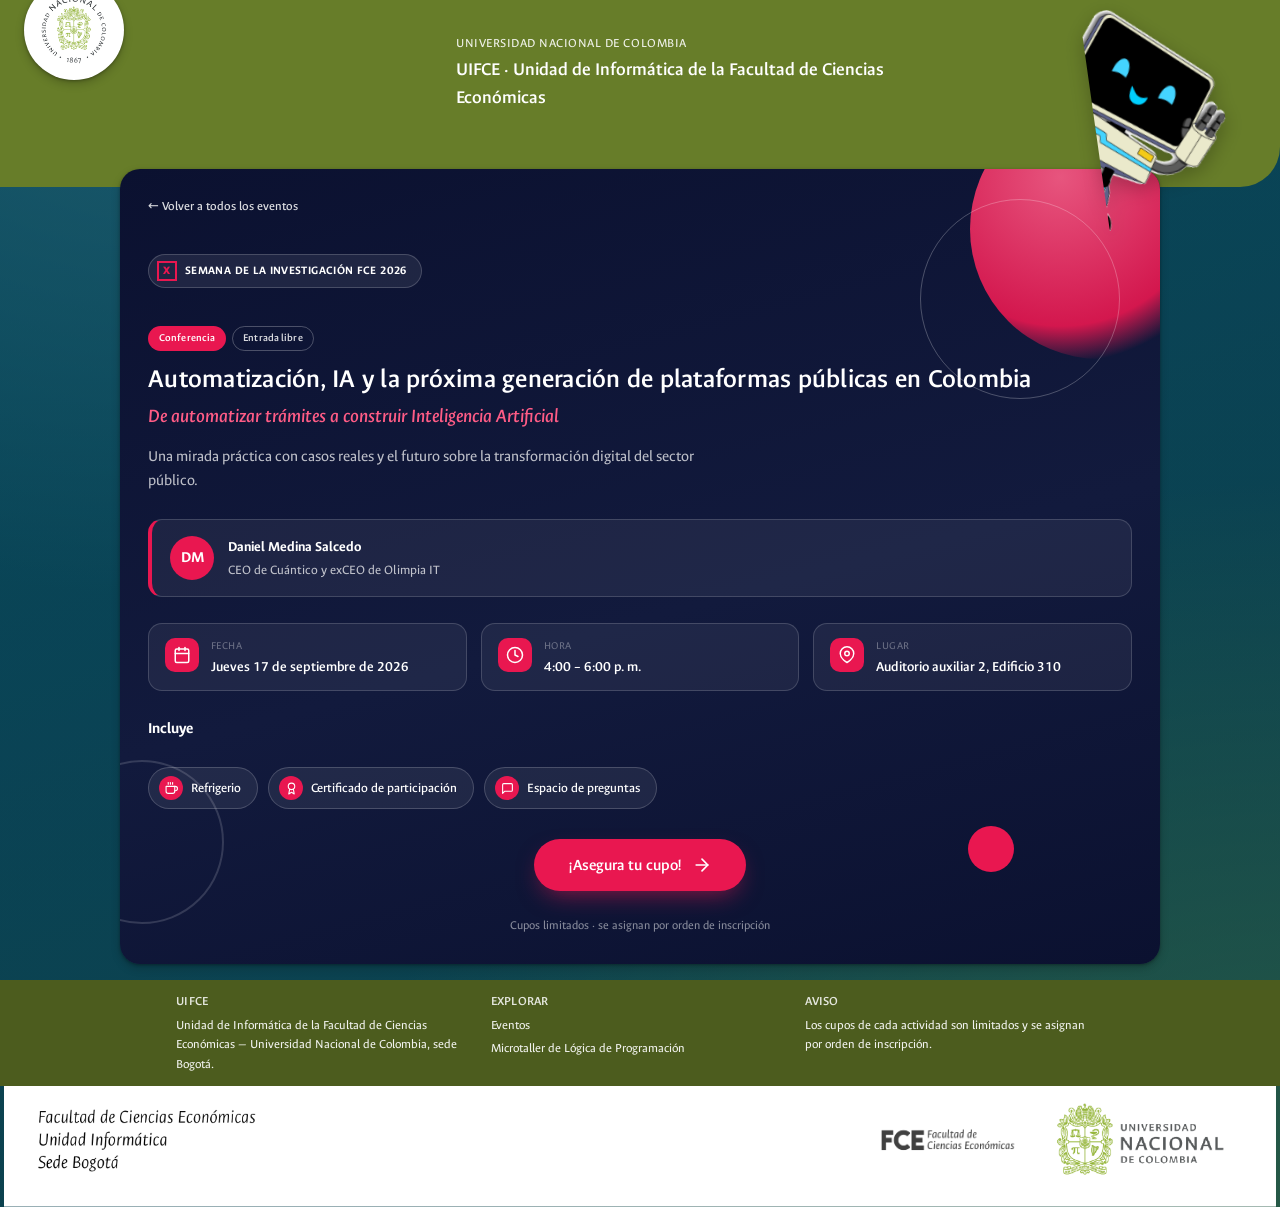
==== conferencia-automatizacion-ia.html @ cd34b3ed "Add Semana de la Investigación FCE 2026 conference event New conference detail page keeps the site's" ====
<!DOCTYPE html>
<html lang="es">
<head>
<meta charset="UTF-8">
<meta name="viewport" content="width=device-width, initial-scale=1.0">
<title>Conferencia: Automatización, IA y la próxima generación de plataformas públicas — Eventos UIFCE</title>
<link rel="preconnect" href="https://fonts.googleapis.com">
<link href="https://fonts.googleapis.com/css2?family=Ancizar+Sans:ital,wght@0,300..700;1,300..700&display=swap" rel="stylesheet">
<link rel="stylesheet" href="styles.css">
<link rel="stylesheet" href="conferencia.css">
</head>
<body>

<div class="screen">

  <div class="bg-photo" aria-hidden="true"></div>

  <img class="mascot" src="assets/uifcito.png" alt="Uifcito, la mascota de la UIFCE, saludando">

  <div class="header-zone">
    <div class="badge-circle">
      <img src="assets/escudo-unal.png" alt="Escudo de la Universidad Nacional de Colombia">
    </div>
    <header class="header-curve">
      <div class="header-curve-inner">
        <p class="header-kicker">Universidad Nacional de Colombia</p>
        <p class="header-name">UIFCE · Unidad de Informática de la Facultad de Ciencias Económicas</p>
      </div>
    </header>
  </div>

  <main class="card-wrap">
    <div class="card-stage">
      <section class="card hub-card theme-research">
        <span class="research-ring" aria-hidden="true"></span>
        <span class="research-dot" aria-hidden="true"></span>

        <p class="back-link"><a href="index.html">← Volver a todos los eventos</a></p>

        <p class="research-kicker"><span class="x-mark">X</span> Semana de la Investigación FCE 2026</p>

        <div class="event-detail-intro">
          <p class="event-eyebrow">
            <span class="area-tag">Conferencia</span>
            <span class="level-tag">Entrada libre</span>
          </p>
          <h1>Automatización, IA y la próxima generación de plataformas públicas en Colombia</h1>
          <p class="subtitle">De automatizar trámites a construir Inteligencia Artificial</p>
          <p class="value-prop">Una mirada práctica con casos reales y el futuro sobre la transformación digital del sector público.</p>
        </div>

        <div class="speaker-card">
          <span class="speaker-avatar" aria-hidden="true">DM</span>
          <div>
            <h4>Daniel Medina Salcedo</h4>
            <p>CEO de Cuántico y exCEO de Olimpia IT</p>
          </div>
        </div>

        <section class="info-grid" aria-label="Información del evento">

          <div class="info-item">
            <span class="info-icon" aria-hidden="true">
              <svg viewBox="0 0 24 24" fill="none" stroke="currentColor" stroke-width="2" stroke-linecap="round" stroke-linejoin="round"><rect x="3" y="4" width="18" height="18" rx="2"></rect><line x1="16" y1="2" x2="16" y2="6"></line><line x1="8" y1="2" x2="8" y2="6"></line><line x1="3" y1="10" x2="21" y2="10"></line></svg>
            </span>
            <span class="info-text">
              <span class="label">Fecha</span>
              <span class="value">Jueves 17 de septiembre de 2026</span>
            </span>
          </div>

          <div class="info-item">
            <span class="info-icon" aria-hidden="true">
              <svg viewBox="0 0 24 24" fill="none" stroke="currentColor" stroke-width="2" stroke-linecap="round" stroke-linejoin="round"><circle cx="12" cy="12" r="10"></circle><polyline points="12 6 12 12 16 14"></polyline></svg>
            </span>
            <span class="info-text">
              <span class="label">Hora</span>
              <span class="value">4:00 – 6:00 p. m.</span>
            </span>
          </div>

          <div class="info-item">
            <span class="info-icon" aria-hidden="true">
              <svg viewBox="0 0 24 24" fill="none" stroke="currentColor" stroke-width="2" stroke-linecap="round" stroke-linejoin="round"><path d="M21 10c0 7-9 12-9 12s-9-5-9-12a9 9 0 0 1 18 0z"></path><circle cx="12" cy="10" r="3"></circle></svg>
            </span>
            <span class="info-text">
              <span class="label">Lugar</span>
              <span class="value">Auditorio auxiliar 2, Edificio 310</span>
            </span>
          </div>

        </section>

        <h2 class="section-heading">Incluye</h2>
        <div class="includes-pills">
          <span class="includes-pill">
            <span class="pill-icon" aria-hidden="true">
              <svg viewBox="0 0 24 24" fill="none" stroke="currentColor" stroke-width="2" stroke-linecap="round" stroke-linejoin="round"><path d="M18 8h1a4 4 0 0 1 0 8h-1"></path><path d="M2 8h16v9a4 4 0 0 1-4 4H6a4 4 0 0 1-4-4V8z"></path><line x1="6" y1="1" x2="6" y2="4"></line><line x1="10" y1="1" x2="10" y2="4"></line><line x1="14" y1="1" x2="14" y2="4"></line></svg>
            </span>
            Refrigerio
          </span>
          <span class="includes-pill">
            <span class="pill-icon" aria-hidden="true">
              <svg viewBox="0 0 24 24" fill="none" stroke="currentColor" stroke-width="2" stroke-linecap="round" stroke-linejoin="round"><circle cx="12" cy="8" r="6"></circle><path d="M15.5 13.5 17 22l-5-3-5 3 1.5-8.5"></path></svg>
            </span>
            Certificado de participación
          </span>
          <span class="includes-pill">
            <span class="pill-icon" aria-hidden="true">
              <svg viewBox="0 0 24 24" fill="none" stroke="currentColor" stroke-width="2" stroke-linecap="round" stroke-linejoin="round"><path d="M21 15a2 2 0 0 1-2 2H7l-4 4V5a2 2 0 0 1 2-2h14a2 2 0 0 1 2 2z"></path></svg>
            </span>
            Espacio de preguntas
          </span>
        </div>

        <div class="cta-row">
          <a class="btn-cta" href="#" target="_blank" rel="noopener">
            ¡Asegura tu cupo!
            <svg viewBox="0 0 24 24" fill="none" stroke="currentColor" stroke-width="2" stroke-linecap="round" stroke-linejoin="round"><line x1="5" y1="12" x2="19" y2="12"></line><polyline points="12 5 19 12 12 19"></polyline></svg>
          </a>
        </div>
        <p class="spots-note">Cupos limitados · se asignan por orden de inscripción</p>

      </section>
    </div>
  </main>

  <footer class="footer-login">
    <div class="footer-inner">
      <div>
        <h3>UIFCE</h3>
        <p>Unidad de Informática de la Facultad de Ciencias Económicas — Universidad Nacional de Colombia, sede Bogotá.</p>
      </div>
      <div>
        <h3>Explorar</h3>
        <ul>
          <li><a href="index.html">Eventos</a></li>
          <li><a href="microtaller-logica-programacion.html">Microtaller de Lógica de Programación</a></li>
        </ul>
      </div>
      <div>
        <h3>Aviso</h3>
        <p>Los cupos de cada actividad son limitados y se asignan por orden de inscripción.</p>
      </div>
    </div>
  </footer>

  <img class="banner-institucional" src="assets/banner-institucional.svg" alt="UIFCE — Unidad de Informática, Facultad de Ciencias Económicas, Universidad Nacional de Colombia, sede Bogotá">

</div>

</body>
</html>
---- styles.css ----
/* ============================================================
   UIFCE · Eventos — sistema visual
   Réplica del lenguaje visual institucional de Cursos Libres
   UIFCE (olive + teal, tarjeta flotante, header curvo, insignia
   circular, botón píldora), adaptado para la sección de Eventos.
   Fuente del sistema original: repositorio
   2026-2s-ET-OfertaCursosLibres.
   ============================================================ */

:root {
  /* Paleta institucional */
  --brand-olive: #677d29;
  --brand-olive-deep: #4c5c1e;
  --text-title: #003241;
  --text-subtitle: #005e6f;
  --overlay-tint: #00566f80;
  --surface-card: #fafafa;
  --surface-page: #f6f6f6;
  --border-muted: #a7a7a7;
  --text-body: #262626;

  /* Semánticos (estado, no marca) */
  --success-1: #19784b;
  --success-2: #36b377;
  --warning-1: #d49d00;
  --warning-2: #f2bf2e;
  --error-1: #aa0c00;
  --error-2: #ff1200;
  --info-1: #016d84;
  --info-2: #2bb4cb;

  --font-brand: "Ancizar Sans", "Inter", system-ui, -apple-system, "Segoe UI", sans-serif;
  --shadow-card: 0 1px 3px rgba(0, 0, 0, 0.3), 0 4px 10px rgba(0, 0, 0, 0.2);
}

* { box-sizing: border-box; }

html, body {
  margin: 0;
  min-height: 100%;
  background: var(--surface-page);
  color: var(--text-body);
  font-family: var(--font-brand);
  font-size: 16px;
  font-weight: 400;
  line-height: 1.5;
}

a { color: var(--text-subtitle); }

:focus-visible {
  outline: 2px solid var(--brand-olive);
  outline-offset: 2px;
}

/* ============================================================
   Lienzo de pantalla completa
   ============================================================ */

.screen {
  position: relative;
  min-height: 100vh;
  display: flex;
  flex-direction: column;
  overflow-x: hidden;
}

.bg-photo {
  position: absolute;
  inset: 0;
  z-index: 0;
  background-image:
    linear-gradient(var(--overlay-tint), var(--overlay-tint)),
    radial-gradient(120% 90% at 15% 0%, #3a5f6b 0%, transparent 55%),
    radial-gradient(120% 100% at 100% 100%, var(--brand-olive-deep) 0%, transparent 60%),
    linear-gradient(160deg, #0d3b47 0%, #14303a 45%, #1c2b22 100%);
}

/* ============================================================
   Header curvo
   ============================================================ */

.header-zone {
  position: relative;
  z-index: 1;
}

.header-curve {
  background: var(--brand-olive);
  border-radius: 0 0 40px 0;
  padding: 34px 24px 74px;
  margin-bottom: -34px;
}

.header-curve-inner {
  max-width: 600px;
  margin: 0 auto;
  padding-left: 116px;
}

.header-kicker {
  margin: 0;
  color: #fff;
  font-size: 13px;
  font-weight: 400;
  letter-spacing: 0.04em;
  text-transform: uppercase;
  opacity: 0.9;
}

.header-name {
  margin: 2px 0 0;
  color: #fff;
  font-size: 19px;
  font-weight: 600;
}

.badge-circle {
  position: absolute;
  top: -20px;
  left: 24px;
  z-index: 3;
  width: 100px;
  height: 100px;
  background: #fff;
  border-radius: 50%;
  box-shadow: var(--shadow-card);
  display: flex;
  align-items: center;
  justify-content: center;
}

.badge-circle img {
  width: 76px;
  height: 76px;
  object-fit: contain;
}

/* ============================================================
   Tarjeta central
   ============================================================ */

.card-wrap {
  position: relative;
  z-index: 2;
  flex: 1;
  display: flex;
  align-items: center;
  justify-content: center;
  padding: 16px;
}

.card-stage {
  position: relative;
  width: 100%;
  display: flex;
  justify-content: center;
}

.mascot {
  display: none;
}

@media (min-width: 1024px) {
  .mascot {
    display: block;
    position: absolute;
    top: 4px;
    right: 28px;
    z-index: 3;
    width: 110px;
    height: auto;
    transform: rotate(-8deg);
    filter: drop-shadow(0 6px 10px rgba(0, 0, 0, 0.25));
  }
}

@media (min-width: 1280px) {
  .mascot {
    right: 56px;
    width: 130px;
  }
}

.card {
  width: 100%;
  max-width: 600px;
  background: var(--surface-card);
  border-radius: 20px;
  box-shadow: var(--shadow-card);
  padding: 20px;
  display: flex;
  flex-direction: column;
  align-items: center;
  gap: 12px;
  text-align: center;
}

@media (min-width: 640px) {
  .card { padding: 28px; }
}

.card h1 {
  margin: 0;
  font-size: 30px;
  font-weight: 600;
  letter-spacing: 0.25px;
  color: var(--text-title);
  text-wrap: balance;
}

.card .subtitle {
  margin: -6px 0 0;
  font-size: 20px;
  font-weight: 500;
  font-style: italic;
  color: var(--text-subtitle);
  text-wrap: balance;
}

.card p.body-text {
  margin: 4px 0 0;
  max-width: 52ch;
  font-size: 16px;
  font-weight: 400;
  line-height: 1.5;
  color: var(--text-body);
}

/* ============================================================
   Tarjeta ancha (hub / detalle) — mismos tokens, más contenido
   ============================================================ */

.card.hub-card {
  max-width: 1040px;
  align-items: stretch;
  gap: 26px;
}

.hub-intro {
  display: flex;
  flex-direction: column;
  align-items: center;
  gap: 10px;
  text-align: center;
}

.stats-grid {
  display: grid;
  grid-template-columns: repeat(4, 1fr);
  gap: 14px;
}

.stat-tile {
  background: var(--surface-page);
  border: 1px solid var(--border-muted);
  border-radius: 14px;
  padding: 16px;
  display: flex;
  flex-direction: column;
  gap: 4px;
}

.stat-tile .n {
  font-size: 1.9rem;
  font-weight: 700;
  letter-spacing: -0.01em;
  color: var(--brand-olive-deep);
}

.stat-tile .l {
  font-size: 13px;
  color: var(--text-body);
  opacity: 0.75;
}

@media (max-width: 640px) {
  .stats-grid { grid-template-columns: repeat(2, 1fr); }
}

/* ============================================================
   Cuadrícula de eventos (hub)
   ============================================================ */

.event-grid {
  display: grid;
  grid-template-columns: repeat(auto-fit, minmax(260px, 1fr));
  gap: 16px;
}

.event-card {
  position: relative;
  background: var(--surface-page);
  border: 1px solid var(--border-muted);
  border-radius: 16px;
  padding: 18px 18px 18px 22px;
  display: flex;
  flex-direction: column;
  gap: 8px;
  text-align: left;
  text-decoration: none;
  color: var(--text-body);
  transition: transform 0.15s ease, box-shadow 0.15s ease, border-color 0.15s ease;
}

.event-card::before {
  content: '';
  position: absolute;
  left: 0;
  top: 14px;
  bottom: 14px;
  width: 4px;
  border-radius: 0 4px 4px 0;
  background: var(--brand-olive);
}

.event-card:hover {
  transform: translateY(-2px);
  border-color: var(--brand-olive);
  box-shadow: var(--shadow-card);
}

.event-card:active {
  transform: translateY(0) scale(0.99);
}

.event-eyebrow {
  margin: 0;
  display: flex;
  flex-wrap: wrap;
  gap: 6px;
  align-items: center;
}

.area-tag,
.level-tag {
  display: inline-flex;
  align-items: center;
  font-size: 11px;
  font-weight: 600;
  letter-spacing: 0.01em;
  padding: 3px 10px;
  border-radius: 999px;
  border: 1px solid transparent;
}

.area-tag {
  background: var(--brand-olive);
  color: #fff;
}

.level-tag {
  color: var(--text-body);
  opacity: 0.75;
  border-color: var(--border-muted);
  background: transparent;
}

.area-tag.tag-magenta {
  background: #e91750;
}

.event-card h3 {
  margin: 0;
  font-size: 1.15rem;
  font-weight: 600;
  color: var(--text-title);
  line-height: 1.3;
}

.event-card-date {
  margin: -4px 0 0;
  font-size: 13px;
  color: var(--text-body);
  opacity: 0.75;
}

.event-cta {
  margin-top: auto;
  padding-top: 4px;
  font-size: 13px;
  font-weight: 600;
  color: var(--text-subtitle);
}

/* ============================================================
   Página de detalle de evento
   ============================================================ */

.event-detail-intro {
  display: flex;
  flex-direction: column;
  gap: 8px;
  text-align: left;
}

.event-detail-intro h1 {
  text-align: left;
  font-size: 1.7rem;
}

.event-detail-intro .subtitle {
  text-align: left;
}

.value-prop {
  margin: 6px 0 0;
  max-width: 62ch;
  font-size: 16px;
  color: var(--text-body);
}

.info-grid {
  display: grid;
  grid-template-columns: repeat(auto-fit, minmax(240px, 1fr));
  gap: 14px;
}

.info-item {
  display: flex;
  align-items: flex-start;
  gap: 12px;
  background: var(--surface-page);
  border: 1px solid var(--border-muted);
  border-radius: 14px;
  padding: 14px 16px;
  text-align: left;
}

.info-icon {
  flex: 0 0 auto;
  width: 34px;
  height: 34px;
  border-radius: 10px;
  background: var(--brand-olive);
  color: #fff;
  display: flex;
  align-items: center;
  justify-content: center;
}

.info-icon svg {
  width: 18px;
  height: 18px;
}

.info-text .label {
  display: block;
  font-size: 11px;
  text-transform: uppercase;
  letter-spacing: 0.04em;
  color: var(--text-body);
  opacity: 0.6;
  margin-bottom: 2px;
}

.info-text .value {
  display: block;
  font-size: 14.5px;
  font-weight: 600;
  color: var(--text-title);
  line-height: 1.35;
}

.section-heading {
  margin: 0;
  text-align: left;
  font-size: 1rem;
  font-weight: 700;
  color: var(--text-title);
}

.purpose-box {
  background: var(--surface-page);
  border: 1px solid var(--border-muted);
  border-left: 4px solid var(--info-1);
  border-radius: 12px;
  padding: 16px 18px;
  text-align: left;
  font-size: 14.5px;
  color: var(--text-body);
}

.includes-card {
  display: flex;
  align-items: center;
  gap: 14px;
  background: var(--surface-page);
  border: 1px solid var(--border-muted);
  border-radius: 14px;
  padding: 16px 18px;
  text-align: left;
}

.certificate-icon {
  flex: 0 0 auto;
  width: 40px;
  height: 40px;
  border-radius: 50%;
  background: var(--warning-1);
  color: #fff;
  display: flex;
  align-items: center;
  justify-content: center;
}

.certificate-icon svg {
  width: 20px;
  height: 20px;
}

.includes-text h4 {
  margin: 0 0 2px;
  font-size: 14.5px;
  font-weight: 700;
  color: var(--text-title);
}

.includes-text p {
  margin: 0;
  font-size: 13.5px;
  color: var(--text-body);
  opacity: 0.85;
}

.linkedin-badge {
  display: inline-flex;
  align-items: center;
  gap: 6px;
  margin-top: 6px;
  padding: 3px 10px 3px 6px;
  border-radius: 999px;
  background: #0a66c2;
  color: #fff;
  font-size: 12px;
  font-weight: 600;
}

.linkedin-badge svg {
  width: 15px;
  height: 15px;
}

.cta-row {
  display: flex;
  justify-content: center;
  padding-top: 4px;
}

.btn-cta {
  height: 52px;
  padding: 0 34px;
  display: inline-flex;
  align-items: center;
  justify-content: center;
  gap: 10px;
  background: var(--brand-olive);
  border: 0;
  border-radius: 999px;
  color: #fff;
  font-family: var(--font-brand);
  font-size: 16.5px;
  font-weight: 600;
  text-decoration: none;
  box-shadow: var(--shadow-card);
  transition: background 0.15s ease, transform 0.1s ease;
}

.btn-cta:hover {
  background: var(--brand-olive-deep);
}

.btn-cta:active {
  transform: scale(0.98);
}

.btn-cta svg {
  width: 20px;
  height: 20px;
  flex: 0 0 auto;
}

.spots-note {
  margin: 0;
  text-align: center;
  font-size: 12.5px;
  color: var(--text-body);
  opacity: 0.7;
}

/* ============================================================
   Footer
   ============================================================ */

.footer-login {
  position: relative;
  z-index: 1;
  margin-top: auto;
  background: var(--brand-olive-deep);
  color: #fff;
}

.footer-inner {
  max-width: 960px;
  margin: 0 auto;
  padding: 12px 16px;
  display: grid;
  grid-template-columns: repeat(3, 1fr);
  gap: 16px;
  font-size: 13px;
  font-weight: 400;
}

.footer-inner h3 {
  margin: 0 0 4px;
  font-size: 13px;
  font-weight: 600;
  letter-spacing: 0.02em;
  text-transform: uppercase;
  opacity: 0.85;
}

.footer-inner p,
.footer-inner ul {
  margin: 0;
  opacity: 0.92;
}

.footer-inner ul {
  list-style: none;
  padding: 0;
  display: flex;
  flex-direction: column;
  gap: 4px;
}

.footer-inner a {
  color: #fff;
  text-decoration: none;
}

.footer-inner a:hover {
  text-decoration: underline;
}

/* ============================================================
   Banner institucional
   ============================================================ */

.banner-institucional {
  position: relative;
  z-index: 1;
  display: block;
  width: 100%;
  height: auto;
}

/* ============================================================
   Enlace de regreso
   ============================================================ */

.back-link {
  align-self: flex-start;
  margin: 0;
  font-size: 13px;
}

.back-link a {
  color: var(--text-subtitle);
  text-decoration: none;
  font-weight: 500;
}

.back-link a:hover {
  text-decoration: underline;
}

/* ============================================================
   Responsive
   ============================================================ */

@media (max-width: 640px) {
  .footer-inner {
    grid-template-columns: 1fr;
  }

  .header-curve-inner {
    padding-left: 0;
    padding-top: 56px;
  }

  .includes-card {
    flex-direction: column;
    text-align: center;
    align-items: center;
  }
}
---- conferencia.css ----
/* ============================================================
   Tema "Semana de la Investigación FCE 2026"
   Identidad propia de esta conferencia (azul marino + rosa/
   magenta), aislada en su propio archivo para no alterar el
   sistema olive/teal del resto del sitio de Eventos UIFCE.
   Se aplica únicamente dentro de .theme-research.
   ============================================================ */

:root {
  --conf-navy-1: #0b1130;
  --conf-navy-2: #121a3d;
  --conf-pink: #e91750;
  --conf-pink-soft: #ff5c86;
  --conf-yellow: #f7c948;
  --conf-text-soft: rgba(255, 255, 255, 0.72);
}

.theme-research {
  position: relative;
  background: linear-gradient(165deg, var(--conf-navy-1) 0%, var(--conf-navy-2) 55%, var(--conf-navy-1) 100%);
  color: #fff;
  overflow: hidden;
  isolation: isolate;
}

.theme-research::before {
  content: '';
  position: absolute;
  top: -70px;
  right: -70px;
  width: 260px;
  height: 260px;
  border-radius: 50%;
  background: radial-gradient(circle at 35% 30%, var(--conf-pink-soft), var(--conf-pink) 60%, transparent 75%);
  opacity: 0.9;
  z-index: -1;
}

.theme-research::after {
  content: '';
  position: absolute;
  bottom: 40px;
  left: -60px;
  width: 160px;
  height: 160px;
  border-radius: 50%;
  border: 2px solid rgba(255, 255, 255, 0.15);
  z-index: -1;
}

.research-ring {
  position: absolute;
  top: 30px;
  right: 40px;
  width: 200px;
  height: 200px;
  border-radius: 50%;
  border: 1.5px solid rgba(255, 255, 255, 0.25);
  z-index: -1;
}

.research-dot {
  position: absolute;
  bottom: 92px;
  right: 14%;
  width: 46px;
  height: 46px;
  border-radius: 50%;
  background: var(--conf-pink);
  z-index: -1;
}

.research-kicker {
  display: inline-flex;
  align-items: center;
  gap: 8px;
  align-self: flex-start;
  background: rgba(255, 255, 255, 0.08);
  border: 1px solid rgba(255, 255, 255, 0.18);
  border-radius: 999px;
  padding: 6px 14px 6px 8px;
  font-size: 12px;
  font-weight: 700;
  letter-spacing: 0.03em;
  text-transform: uppercase;
  color: #fff;
}

.research-kicker .x-mark {
  display: inline-flex;
  align-items: center;
  justify-content: center;
  width: 20px;
  height: 20px;
  border: 2px solid var(--conf-pink);
  color: var(--conf-pink);
  font-size: 12px;
  font-weight: 800;
  transform: rotate(0deg);
}

.theme-research .event-eyebrow .area-tag {
  background: var(--conf-pink);
}

.theme-research .event-eyebrow .level-tag {
  color: #fff;
  opacity: 0.85;
  border-color: rgba(255, 255, 255, 0.3);
}

.theme-research .event-detail-intro h1,
.theme-research h1 {
  color: #fff;
}

.theme-research .subtitle {
  color: var(--conf-pink-soft);
}

.theme-research .value-prop {
  color: var(--conf-text-soft);
}

.theme-research .section-heading {
  color: #fff;
}

.theme-research .info-item {
  background: rgba(255, 255, 255, 0.06);
  border-color: rgba(255, 255, 255, 0.16);
}

.theme-research .info-icon {
  background: var(--conf-pink);
}

.theme-research .info-text .label {
  color: rgba(255, 255, 255, 0.55);
}

.theme-research .info-text .value {
  color: #fff;
}

.theme-research .speaker-card {
  display: flex;
  align-items: center;
  gap: 14px;
  background: rgba(255, 255, 255, 0.06);
  border: 1px solid rgba(255, 255, 255, 0.16);
  border-left: 4px solid var(--conf-pink);
  border-radius: 14px;
  padding: 16px 18px;
  text-align: left;
}

.theme-research .speaker-avatar {
  flex: 0 0 auto;
  width: 44px;
  height: 44px;
  border-radius: 50%;
  background: var(--conf-pink);
  display: flex;
  align-items: center;
  justify-content: center;
  font-weight: 700;
  font-size: 16px;
  color: #fff;
}

.theme-research .speaker-card h4 {
  margin: 0 0 2px;
  font-size: 14.5px;
  font-weight: 700;
  color: #fff;
}

.theme-research .speaker-card p {
  margin: 0;
  font-size: 13.5px;
  color: var(--conf-text-soft);
}

.theme-research .purpose-box {
  background: rgba(255, 255, 255, 0.06);
  border-color: rgba(255, 255, 255, 0.16);
  border-left-color: var(--conf-pink);
  color: var(--conf-text-soft);
}

.includes-pills {
  display: flex;
  flex-wrap: wrap;
  gap: 10px;
}

.includes-pill {
  display: inline-flex;
  align-items: center;
  gap: 8px;
  background: rgba(255, 255, 255, 0.07);
  border: 1px solid rgba(255, 255, 255, 0.18);
  border-radius: 999px;
  padding: 8px 16px 8px 10px;
  font-size: 13.5px;
  font-weight: 500;
  color: #fff;
}

.includes-pill .pill-icon {
  display: flex;
  align-items: center;
  justify-content: center;
  width: 24px;
  height: 24px;
  border-radius: 50%;
  background: var(--conf-pink);
  flex: 0 0 auto;
}

.includes-pill .pill-icon svg {
  width: 13px;
  height: 13px;
  color: #fff;
}

.theme-research .btn-cta {
  background: var(--conf-pink);
  box-shadow: 0 10px 24px -8px rgba(233, 23, 80, 0.6);
}

.theme-research .btn-cta:hover {
  background: #c9123f;
}

.theme-research .spots-note {
  color: var(--conf-text-soft);
}

.theme-research .back-link a {
  color: #fff;
  opacity: 0.85;
}

@media (max-width: 640px) {
  .research-ring,
  .research-dot,
  .theme-research::before,
  .theme-research::after {
    display: none;
  }
}
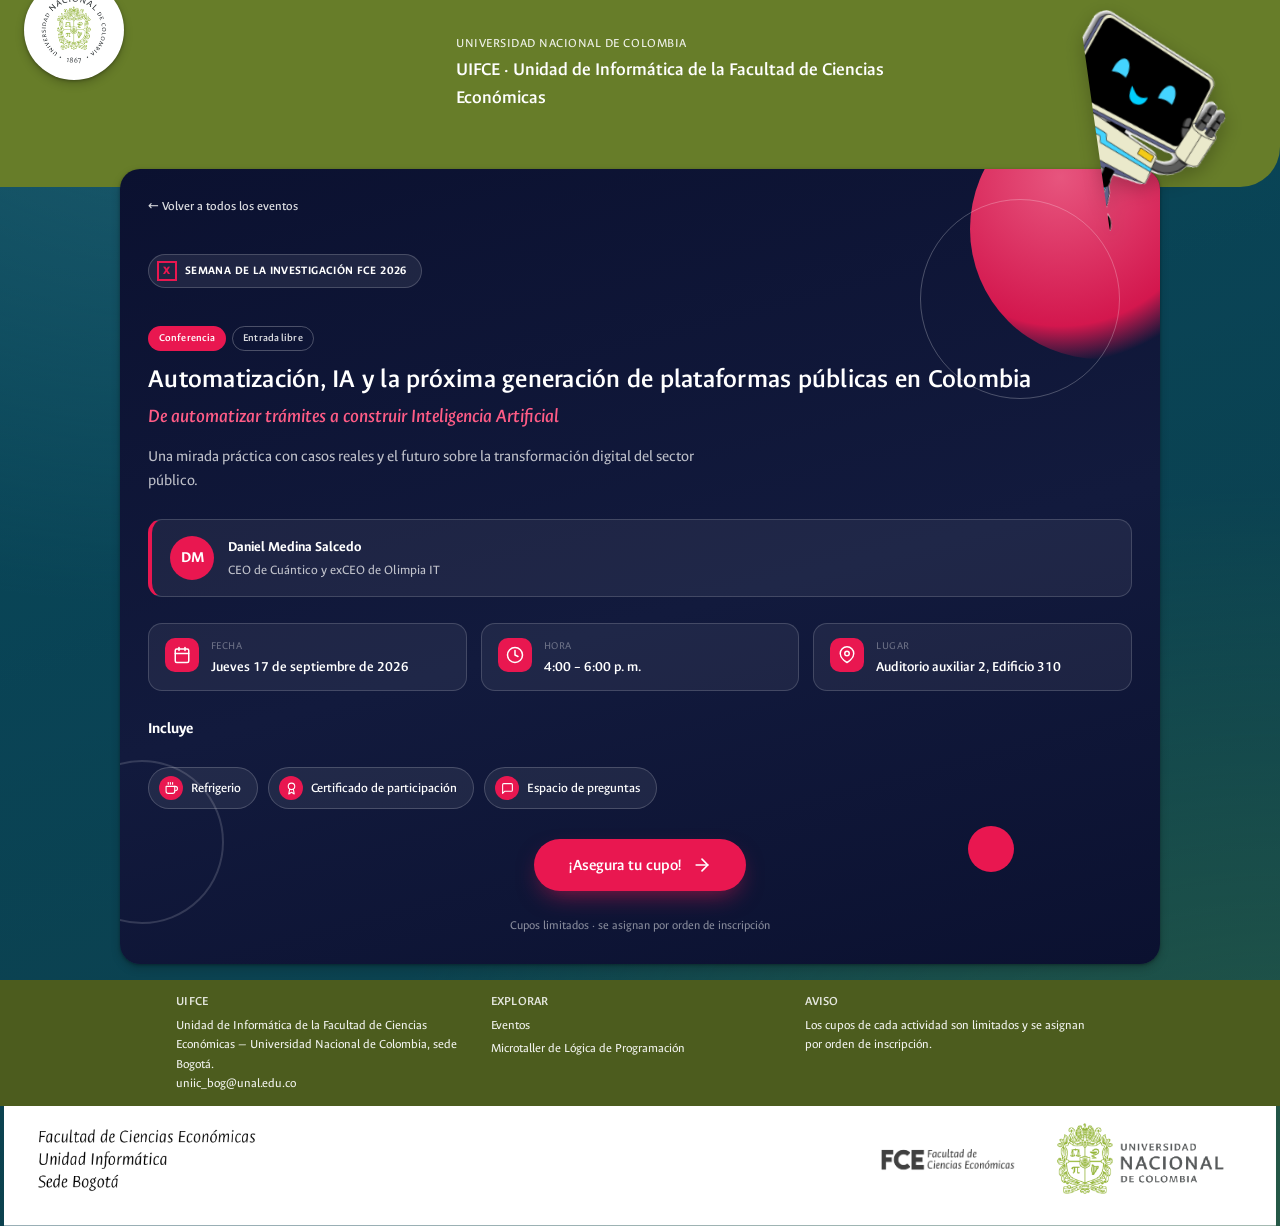
==== commit f93930d7: "Add unit contact email to site footer Co-Authored-By: Claude Sonnet 5 <noreply@anthropic.com>" ====
--- a/conferencia-automatizacion-ia.html
+++ b/conferencia-automatizacion-ia.html
@@ -114,7 +114,7 @@
         </div>
 
         <div class="cta-row">
-          <a class="btn-cta" href="#" target="_blank" rel="noopener">
+          <a class="btn-cta" href="https://forms.gle/Qh5FaATp3eowiHar6" target="_blank" rel="noopener">
             ¡Asegura tu cupo!
             <svg viewBox="0 0 24 24" fill="none" stroke="currentColor" stroke-width="2" stroke-linecap="round" stroke-linejoin="round"><line x1="5" y1="12" x2="19" y2="12"></line><polyline points="12 5 19 12 12 19"></polyline></svg>
           </a>
@@ -130,6 +130,7 @@
       <div>
         <h3>UIFCE</h3>
         <p>Unidad de Informática de la Facultad de Ciencias Económicas — Universidad Nacional de Colombia, sede Bogotá.</p>
+        <p><a href="mailto:uniic_bog@unal.edu.co">uniic_bog@unal.edu.co</a></p>
       </div>
       <div>
         <h3>Explorar</h3>
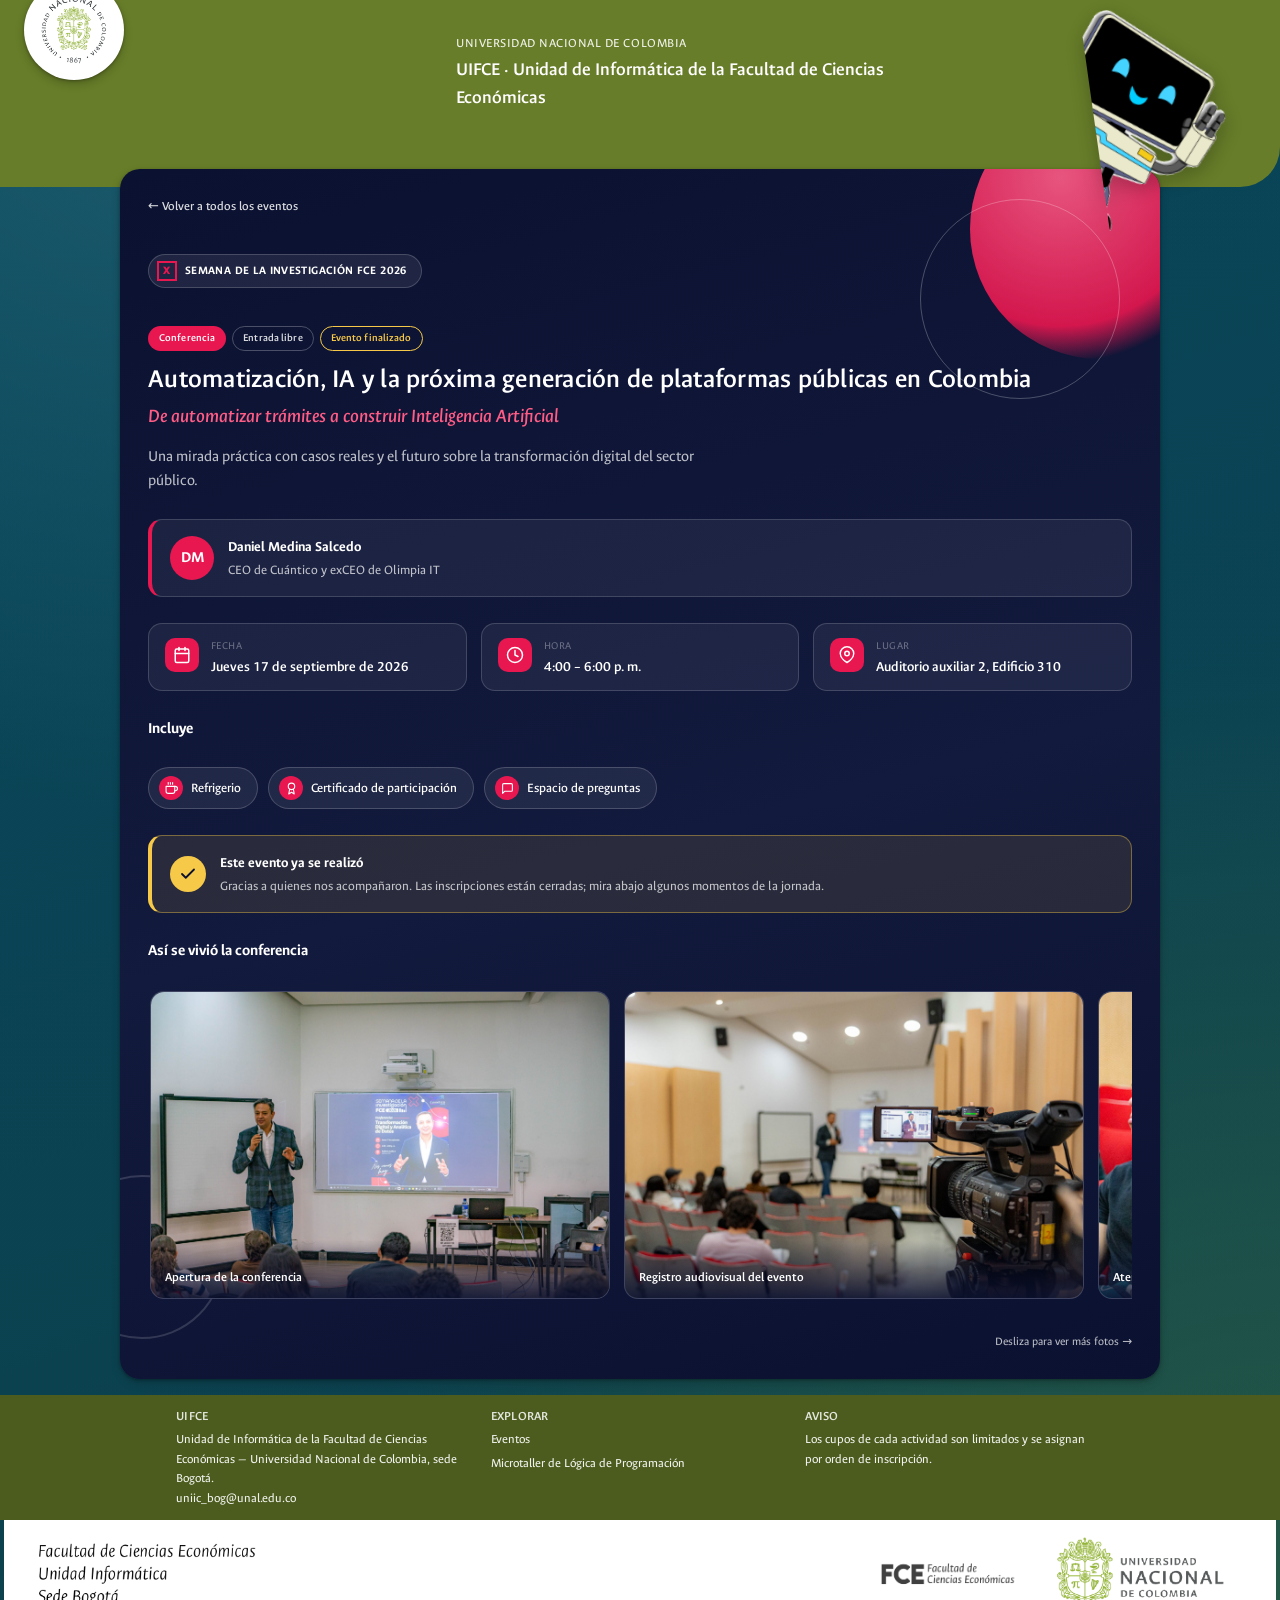
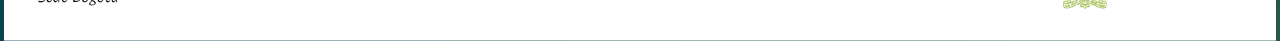
==== commit 7a5c84f7: "Mark conference as finished and add photo gallery Replace the registration CTA with a finished-event" ====
--- a/conferencia-automatizacion-ia.html
+++ b/conferencia-automatizacion-ia.html
@@ -43,6 +43,7 @@
           <p class="event-eyebrow">
             <span class="area-tag">Conferencia</span>
             <span class="level-tag">Entrada libre</span>
+            <span class="level-tag tag-finished">Evento finalizado</span>
           </p>
           <h1>Automatización, IA y la próxima generación de plataformas públicas en Colombia</h1>
           <p class="subtitle">De automatizar trámites a construir Inteligencia Artificial</p>
@@ -113,13 +114,44 @@
           </span>
         </div>
 
-        <div class="cta-row">
-          <a class="btn-cta" href="https://forms.gle/Qh5FaATp3eowiHar6" target="_blank" rel="noopener">
-            ¡Asegura tu cupo!
-            <svg viewBox="0 0 24 24" fill="none" stroke="currentColor" stroke-width="2" stroke-linecap="round" stroke-linejoin="round"><line x1="5" y1="12" x2="19" y2="12"></line><polyline points="12 5 19 12 12 19"></polyline></svg>
-          </a>
+        <div class="event-finished" role="status">
+          <span class="finished-icon" aria-hidden="true">
+            <svg viewBox="0 0 24 24" fill="none" stroke="currentColor" stroke-width="2.4" stroke-linecap="round" stroke-linejoin="round"><polyline points="20 6 9 17 4 12"></polyline></svg>
+          </span>
+          <div>
+            <h4>Este evento ya se realizó</h4>
+            <p>Gracias a quienes nos acompañaron. Las inscripciones están cerradas; mira abajo algunos momentos de la jornada.</p>
+          </div>
         </div>
-        <p class="spots-note">Cupos limitados · se asignan por orden de inscripción</p>
+
+        <h2 class="section-heading">Así se vivió la conferencia</h2>
+        <div class="photo-scroll" role="region" aria-label="Galería de fotos de la conferencia, desplázate horizontalmente" tabindex="0">
+          <figure class="photo-item">
+            <img src="assets/fotos-conferencia/foto-06-conferencista.jpg" alt="Daniel Medina Salcedo presenta la conferencia con micrófono en mano, frente a la pantalla con el afiche de la Semana de la Investigación FCE 2026" loading="lazy">
+            <figcaption>Apertura de la conferencia</figcaption>
+          </figure>
+          <figure class="photo-item">
+            <img src="assets/fotos-conferencia/foto-05-registro-video.jpg" alt="Cámara de video registrando la charla, con el conferencista y el público al fondo del auditorio" loading="lazy">
+            <figcaption>Registro audiovisual del evento</figcaption>
+          </figure>
+          <figure class="photo-item">
+            <img src="assets/fotos-conferencia/foto-03-asistentes.jpg" alt="Asistentes sentados en el auditorio siguiendo la conferencia con atención" loading="lazy">
+            <figcaption>Atención del público</figcaption>
+          </figure>
+          <figure class="photo-item">
+            <img src="assets/fotos-conferencia/foto-04-asistentes-atentos.jpg" alt="Dos asistentes escuchando la charla con la mano en el mentón, con más público atrás" loading="lazy">
+            <figcaption>Escuchando la charla</figcaption>
+          </figure>
+          <figure class="photo-item">
+            <img src="assets/fotos-conferencia/foto-02-grupal-auditorio.jpg" alt="Foto grupal de asistentes y conferencista de pie frente a las sillas rojas del auditorio" loading="lazy">
+            <figcaption>Foto grupal con asistentes</figcaption>
+          </figure>
+          <figure class="photo-item">
+            <img src="assets/fotos-conferencia/foto-01-grupal.jpg" alt="Foto grupal de asistentes y conferencista con los brazos cruzados en el Auditorio auxiliar 2" loading="lazy">
+            <figcaption>Cierre de la jornada</figcaption>
+          </figure>
+        </div>
+        <p class="scroll-hint" aria-hidden="true">Desliza para ver más fotos →</p>
 
       </section>
     </div>
--- a/conferencia.css
+++ b/conferencia.css
@@ -243,6 +243,128 @@
   opacity: 0.85;
 }
 
+/* ---------- Evento finalizado ---------- */
+
+.theme-research .event-eyebrow .level-tag.tag-finished {
+  opacity: 1;
+  color: var(--conf-yellow);
+  border-color: var(--conf-yellow);
+}
+
+.event-finished {
+  display: flex;
+  align-items: center;
+  gap: 14px;
+  background: rgba(247, 201, 72, 0.1);
+  border: 1px solid rgba(247, 201, 72, 0.4);
+  border-left: 4px solid var(--conf-yellow);
+  border-radius: 14px;
+  padding: 16px 18px;
+  text-align: left;
+}
+
+.event-finished .finished-icon {
+  flex: 0 0 auto;
+  width: 36px;
+  height: 36px;
+  border-radius: 50%;
+  background: var(--conf-yellow);
+  color: var(--conf-navy-1);
+  display: flex;
+  align-items: center;
+  justify-content: center;
+}
+
+.event-finished .finished-icon svg {
+  width: 18px;
+  height: 18px;
+}
+
+.event-finished h4 {
+  margin: 0 0 2px;
+  font-size: 14.5px;
+  font-weight: 700;
+  color: #fff;
+}
+
+.event-finished p {
+  margin: 0;
+  font-size: 13.5px;
+  color: var(--conf-text-soft);
+}
+
+/* ---------- Galería de fotos (scroll horizontal) ---------- */
+
+.photo-scroll {
+  display: flex;
+  gap: 14px;
+  overflow-x: auto;
+  scroll-snap-type: x mandatory;
+  scroll-padding-inline: 2px;
+  -webkit-overflow-scrolling: touch;
+  padding: 2px 2px 14px;
+  scrollbar-width: thin;
+  scrollbar-color: var(--conf-pink) rgba(255, 255, 255, 0.12);
+}
+
+.photo-scroll:focus-visible {
+  outline: 2px solid var(--conf-pink-soft);
+  outline-offset: 4px;
+  border-radius: 12px;
+}
+
+.photo-scroll::-webkit-scrollbar {
+  height: 8px;
+}
+
+.photo-scroll::-webkit-scrollbar-track {
+  background: rgba(255, 255, 255, 0.12);
+  border-radius: 999px;
+}
+
+.photo-scroll::-webkit-scrollbar-thumb {
+  background: var(--conf-pink);
+  border-radius: 999px;
+}
+
+.photo-item {
+  position: relative;
+  flex: 0 0 min(82%, 460px);
+  margin: 0;
+  scroll-snap-align: center;
+  border-radius: 14px;
+  overflow: hidden;
+  border: 1px solid rgba(255, 255, 255, 0.18);
+  background: var(--conf-navy-2);
+}
+
+.photo-item img {
+  display: block;
+  width: 100%;
+  aspect-ratio: 3 / 2;
+  object-fit: cover;
+}
+
+.photo-item figcaption {
+  position: absolute;
+  left: 0;
+  right: 0;
+  bottom: 0;
+  padding: 28px 14px 10px;
+  text-align: left;
+  font-size: 13px;
+  font-weight: 600;
+  color: #fff;
+  background: linear-gradient(to top, rgba(11, 17, 48, 0.88), transparent);
+}
+
+.scroll-hint {
+  margin: -6px 0 0;
+  text-align: right;
+  font-size: 12px;
+  color: var(--conf-text-soft);
+}
+
 @media (max-width: 640px) {
   .research-ring,
   .research-dot,
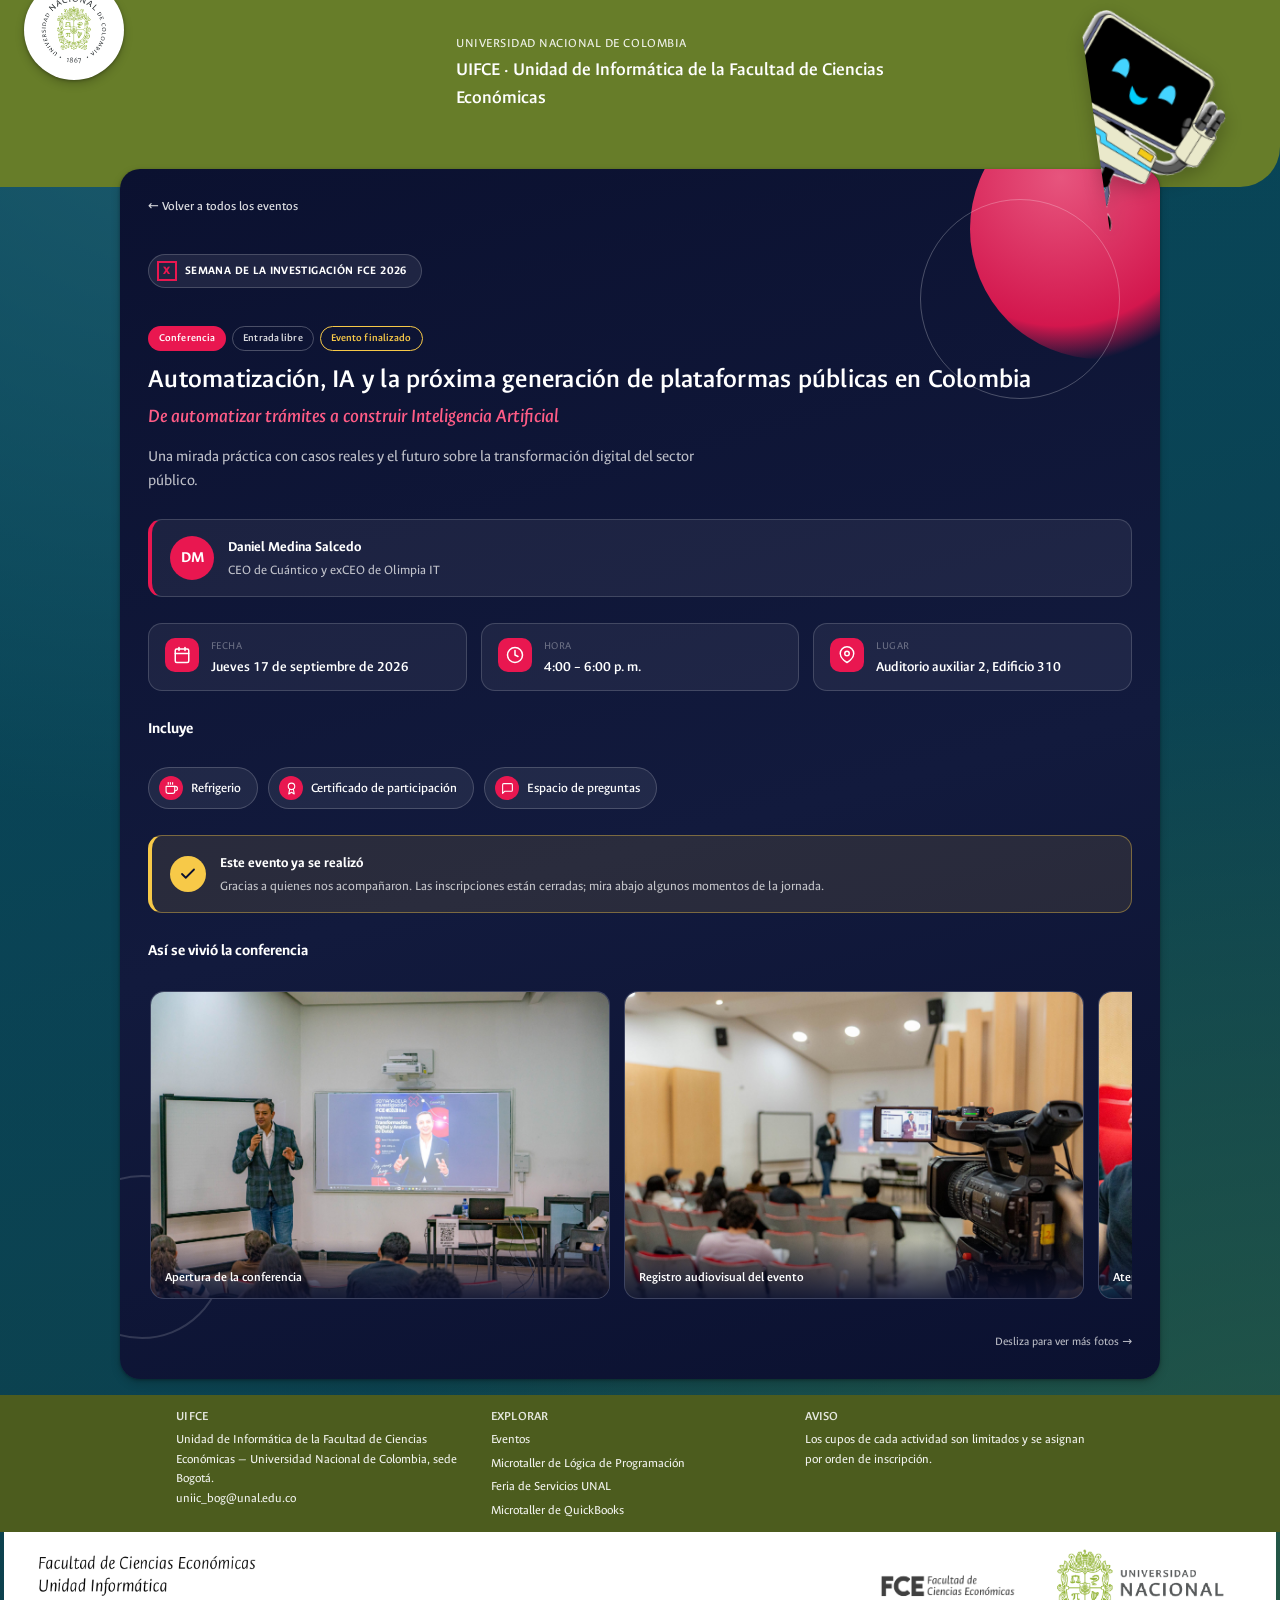
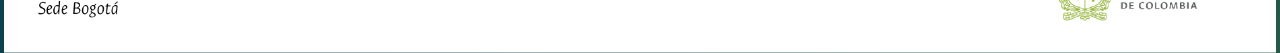
==== commit 964e2f93: "Add Feria de Servicios UNAL and QuickBooks microtaller events Co-Authored-By: Claude Sonnet 5.5 <nor" ====
--- a/conferencia-automatizacion-ia.html
+++ b/conferencia-automatizacion-ia.html
@@ -169,6 +169,8 @@
         <ul>
           <li><a href="index.html">Eventos</a></li>
           <li><a href="microtaller-logica-programacion.html">Microtaller de Lógica de Programación</a></li>
+          <li><a href="feria-servicios-unal.html">Feria de Servicios UNAL</a></li>
+          <li><a href="microtaller-quickbooks.html">Microtaller de QuickBooks</a></li>
         </ul>
       </div>
       <div>
--- a/styles.css
+++ b/styles.css
@@ -588,6 +588,54 @@
   opacity: 0.7;
 }
 
+/* Aviso de evento finalizado (tema base; la conferencia lo redefine en conferencia.css) */
+.event-finished {
+  display: flex;
+  align-items: center;
+  gap: 14px;
+  background: var(--surface-page);
+  border: 1px solid var(--border-muted);
+  border-left: 4px solid var(--brand-olive);
+  border-radius: 14px;
+  padding: 16px 18px;
+  text-align: left;
+}
+
+.event-finished .finished-icon {
+  flex: 0 0 auto;
+  width: 36px;
+  height: 36px;
+  border-radius: 50%;
+  background: var(--brand-olive);
+  color: #fff;
+  display: flex;
+  align-items: center;
+  justify-content: center;
+}
+
+.event-finished .finished-icon svg {
+  width: 18px;
+  height: 18px;
+}
+
+.event-finished h4 {
+  margin: 0 0 2px;
+  font-size: 14.5px;
+  font-weight: 700;
+  color: var(--text-title);
+}
+
+.event-finished p {
+  margin: 0;
+  font-size: 13.5px;
+  color: var(--text-body);
+}
+
+.event-finished p a {
+  color: var(--text-subtitle);
+  font-weight: 600;
+}
+
 /* ============================================================
    Footer
    ============================================================ */
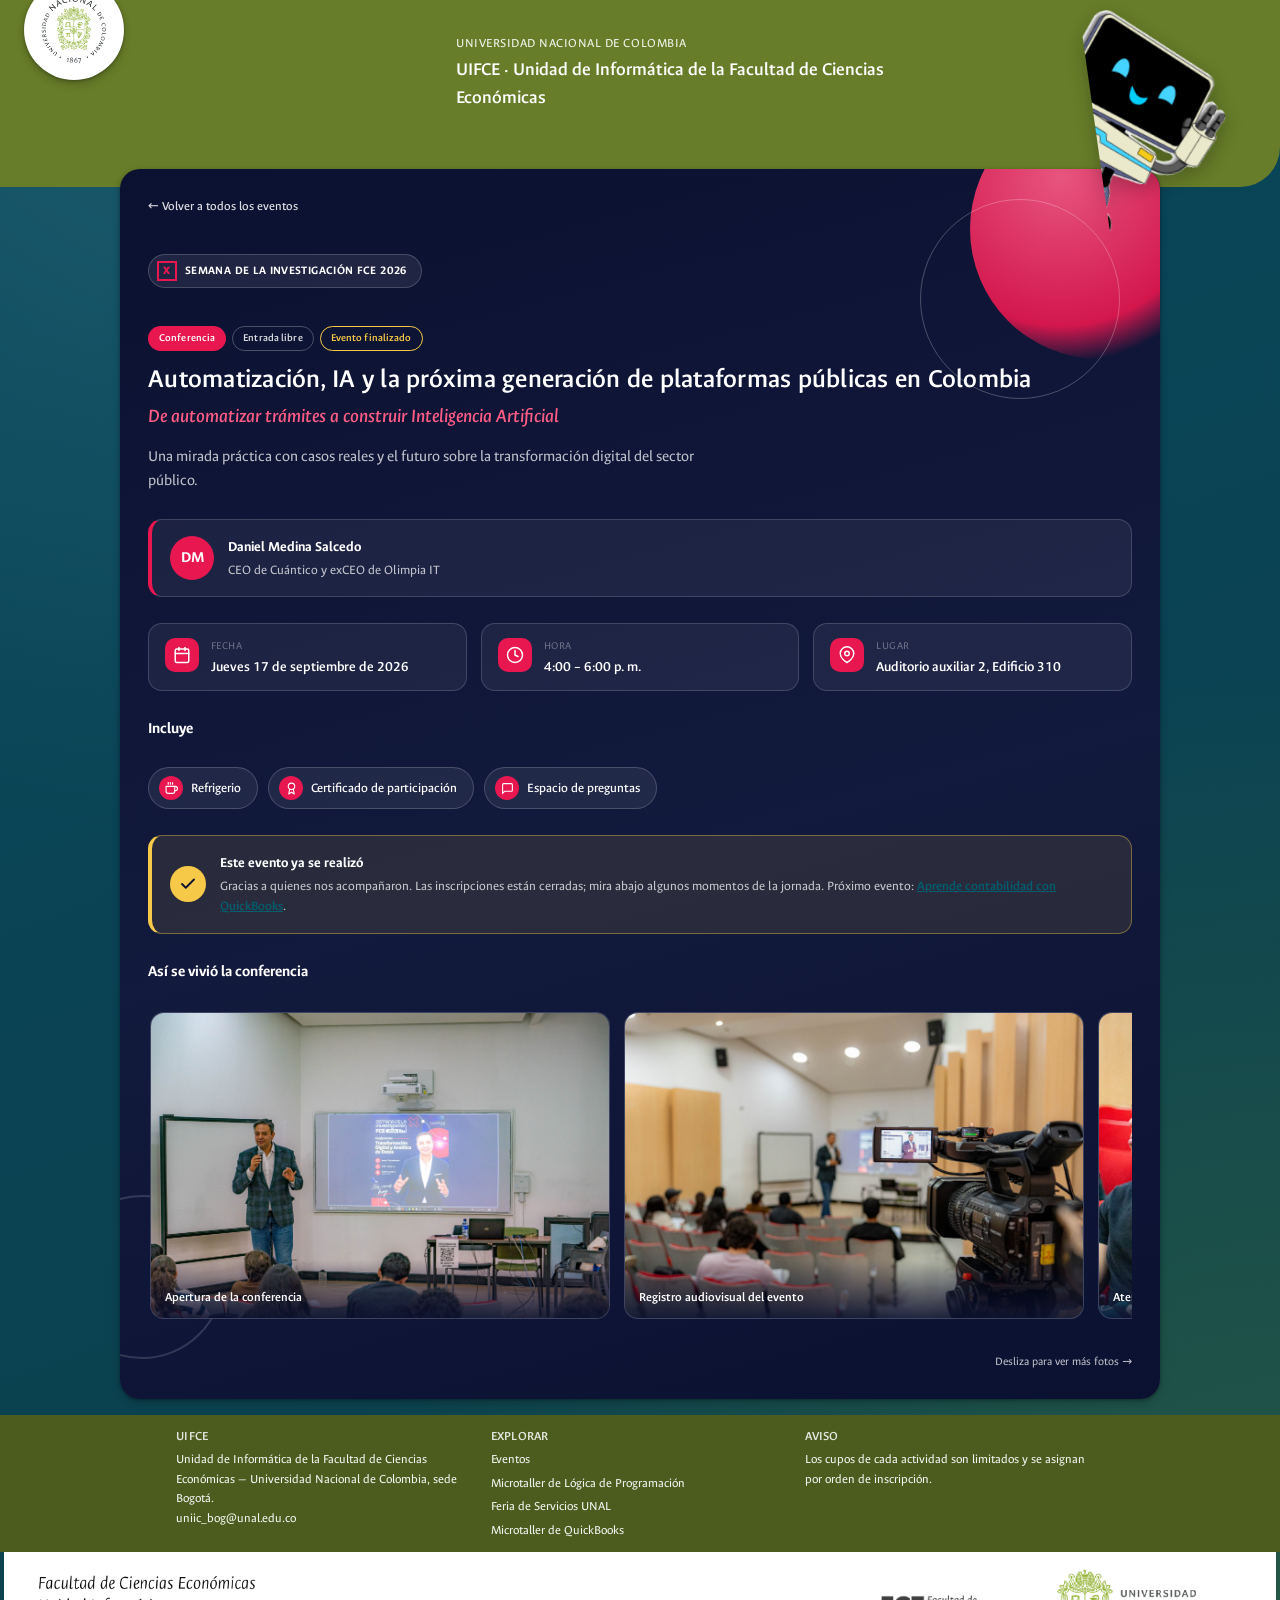
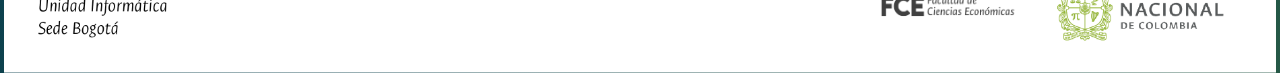
==== commit 93080159: "Mark past events as finished and redesign QuickBooks microtaller page Co-Authored-By: Claude Sonnet " ====
--- a/conferencia-automatizacion-ia.html
+++ b/conferencia-automatizacion-ia.html
@@ -120,7 +120,7 @@
           </span>
           <div>
             <h4>Este evento ya se realizó</h4>
-            <p>Gracias a quienes nos acompañaron. Las inscripciones están cerradas; mira abajo algunos momentos de la jornada.</p>
+            <p>Gracias a quienes nos acompañaron. Las inscripciones están cerradas; mira abajo algunos momentos de la jornada. Próximo evento: <a href="microtaller-quickbooks.html">Aprende contabilidad con QuickBooks</a>.</p>
           </div>
         </div>
 
--- a/styles.css
+++ b/styles.css
@@ -743,3 +743,188 @@
     align-items: center;
   }
 }
+
+/* ============================================================
+   Evento abierto: estado, tarjeta destacada y botón de inscripción
+   (patrón de "Inscripciones abiertas" de Cursos Libres UIFCE)
+   ============================================================ */
+
+.status-pill {
+  display: inline-flex;
+  align-items: center;
+  gap: 6px;
+  padding: 3px 12px;
+  border-radius: 999px;
+  font-size: 12px;
+  font-weight: 700;
+  letter-spacing: 0.02em;
+  white-space: nowrap;
+  border: 1px solid transparent;
+}
+
+.status-pill.open {
+  background: var(--warning-2);
+  color: var(--text-title);
+  border-color: var(--warning-1);
+  box-shadow: 0 0 0 3px rgba(242, 191, 46, 0.35);
+}
+
+.status-pill.open::before {
+  content: '';
+  width: 7px;
+  height: 7px;
+  border-radius: 50%;
+  background: var(--error-1);
+  animation: open-dot 1.2s ease-in-out infinite;
+}
+
+@keyframes open-dot {
+  0%, 100% { opacity: 1; transform: scale(1); }
+  50%      { opacity: 0.35; transform: scale(0.7); }
+}
+
+.btn-enroll {
+  min-height: 52px;
+  padding: 0 34px;
+  display: inline-flex;
+  align-items: center;
+  justify-content: center;
+  gap: 8px;
+  background: var(--warning-2);
+  border-radius: 999px;
+  color: var(--text-title);
+  font-family: var(--font-brand);
+  font-size: 18px;
+  font-weight: 700;
+  text-align: center;
+  text-decoration: none;
+  white-space: nowrap;
+  box-shadow: 0 0 0 4px rgba(242, 191, 46, 0.35), 0 4px 14px rgba(0, 0, 0, 0.3);
+  animation: enroll-btn-pulse 1.8s ease-in-out infinite;
+  transition: background 0.15s ease;
+}
+
+.btn-enroll:hover { background: #ffd24d; }
+
+@keyframes enroll-btn-pulse {
+  0%, 100% { transform: scale(1); }
+  50%      { transform: scale(1.05); }
+}
+
+/* Tarjeta de llamada a la inscripción (olive profundo, clicable completa) */
+.enroll-card {
+  width: 100%;
+  display: flex;
+  align-items: center;
+  justify-content: space-between;
+  flex-wrap: wrap;
+  gap: 16px;
+  padding: 22px 26px;
+  border-radius: 16px;
+  background: var(--brand-olive-deep);
+  color: #fff;
+  text-align: left;
+  text-decoration: none;
+  transition: transform 0.15s ease, box-shadow 0.15s ease;
+}
+
+.enroll-card:hover {
+  transform: translateY(-2px);
+  box-shadow: var(--shadow-card);
+}
+
+.enroll-card:focus-visible {
+  outline: 3px solid var(--brand-olive);
+  outline-offset: 3px;
+}
+
+.enroll-card .enroll-text { flex: 1 1 280px; }
+
+.enroll-card h3 {
+  margin: 0 0 4px;
+  font-size: 1.25rem;
+  font-weight: 600;
+  color: #fff;
+}
+
+.enroll-card p {
+  margin: 0;
+  font-size: 14px;
+  opacity: 0.92;
+}
+
+/* Tarjeta destacada del hub */
+.event-card.featured {
+  display: grid;
+  grid-template-columns: 1fr auto;
+  align-items: center;
+  gap: 10px 24px;
+  padding: 24px 26px 24px 30px;
+  background:
+    radial-gradient(120% 140% at 100% 100%, rgba(242, 191, 46, 0.22) 0%, transparent 55%),
+    var(--brand-olive-deep);
+  border-color: var(--brand-olive-deep);
+  color: #fff;
+}
+
+.event-card.featured::before { background: var(--warning-2); }
+
+.event-card.featured:hover {
+  border-color: var(--warning-2);
+  box-shadow: 0 0 0 4px rgba(242, 191, 46, 0.3), var(--shadow-card);
+}
+
+.event-card.featured .featured-body {
+  display: flex;
+  flex-direction: column;
+  gap: 8px;
+  min-width: 0;
+}
+
+.event-card.featured .featured-logo {
+  align-self: flex-start;
+  height: 30px;
+  width: auto;
+  padding: 6px 12px;
+  box-sizing: content-box;
+  background: #fff;
+  border-radius: 10px;
+}
+
+.event-card.featured .level-tag {
+  color: #fff;
+  opacity: 0.9;
+  border-color: rgba(255, 255, 255, 0.5);
+}
+
+.event-card.featured h3 {
+  font-size: 1.5rem;
+  color: #fff;
+}
+
+.event-card.featured .event-card-date {
+  margin: 0;
+  font-size: 14px;
+  font-weight: 600;
+  color: var(--warning-2);
+  opacity: 1;
+}
+
+.event-card.featured .featured-desc {
+  margin: 0;
+  max-width: 56ch;
+  font-size: 14px;
+  color: #fff;
+  opacity: 0.92;
+}
+
+@media (max-width: 640px) {
+  .event-card.featured { grid-template-columns: 1fr; }
+  .event-card.featured .btn-enroll { width: 100%; }
+  .enroll-card .btn-enroll { width: 100%; }
+}
+
+@media (prefers-reduced-motion: reduce) {
+  .status-pill.open::before,
+  .btn-enroll { animation: none; }
+}
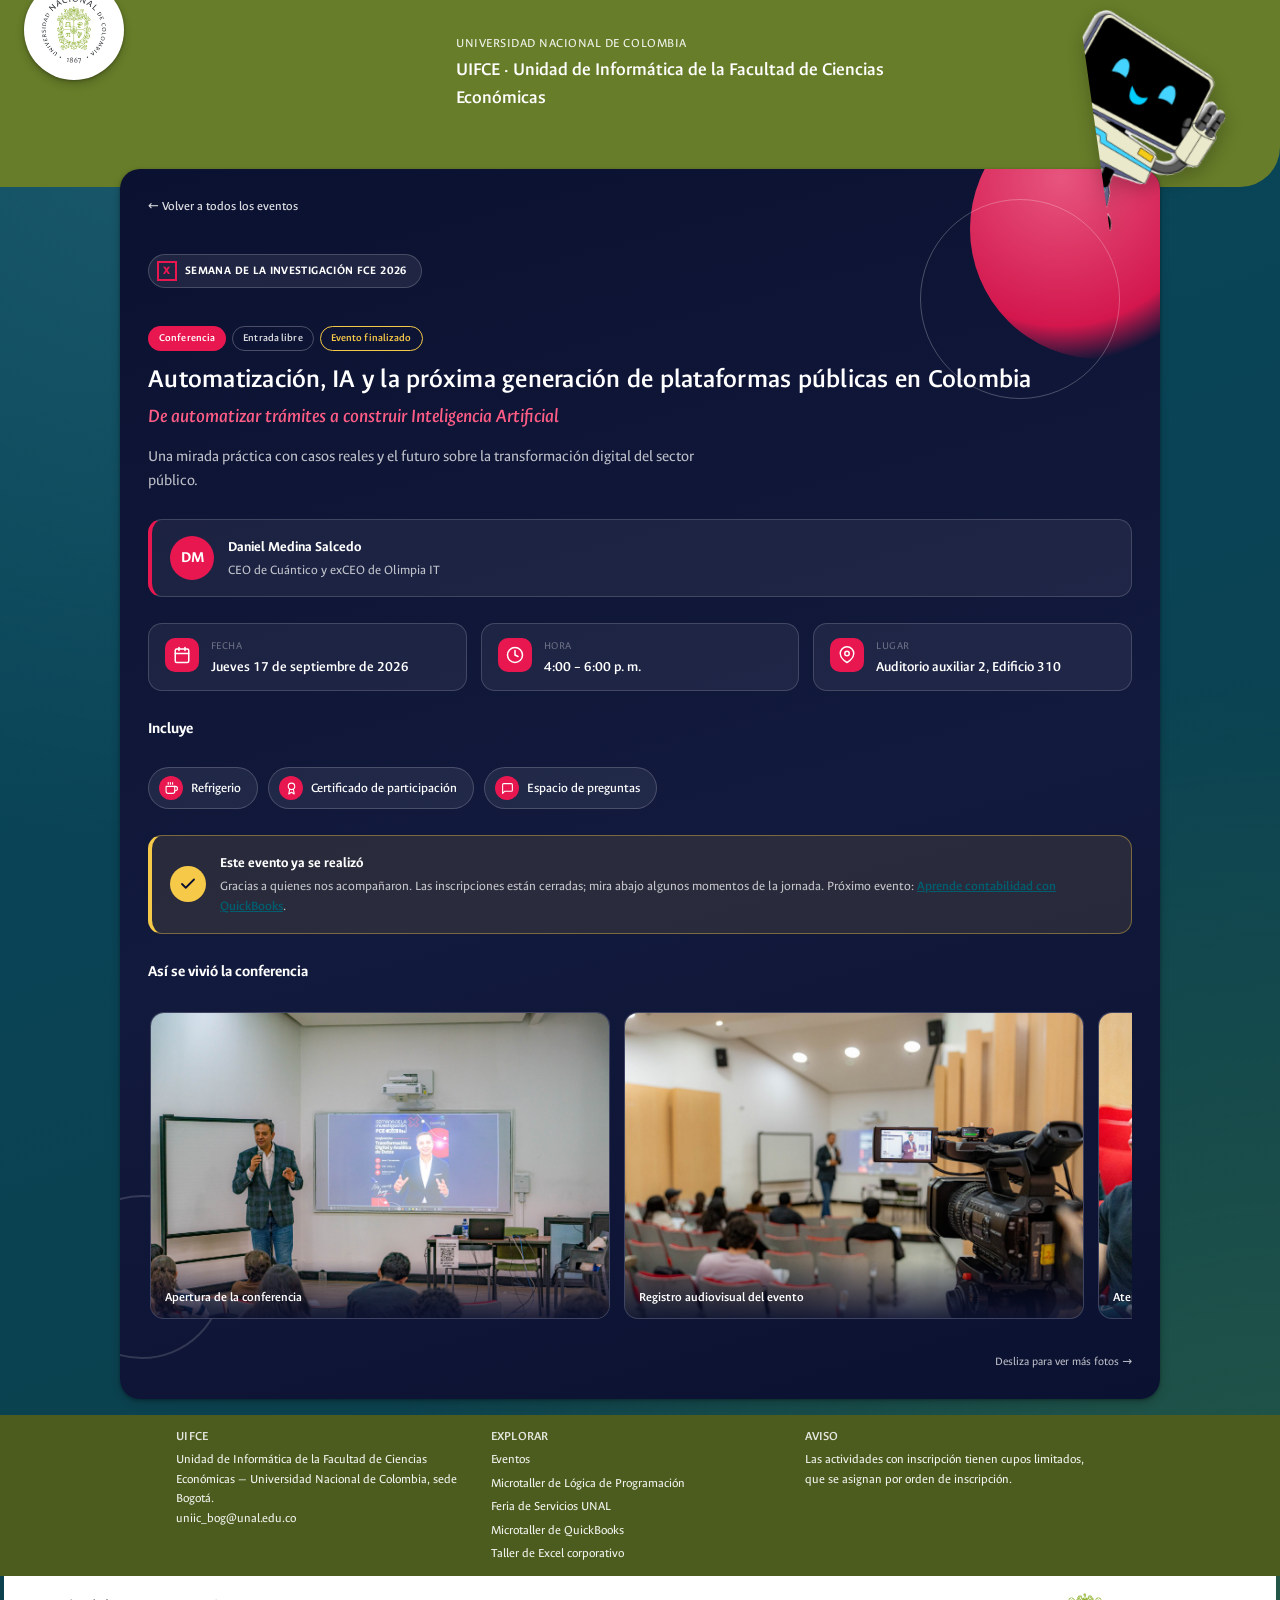
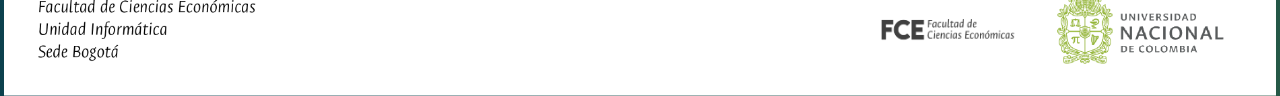
==== commit 99386d10: "Add Excel corporativo workshop event and update upcoming events section Co-Authored-By: Claude Sonne" ====
--- a/conferencia-automatizacion-ia.html
+++ b/conferencia-automatizacion-ia.html
@@ -171,11 +171,12 @@
           <li><a href="microtaller-logica-programacion.html">Microtaller de Lógica de Programación</a></li>
           <li><a href="feria-servicios-unal.html">Feria de Servicios UNAL</a></li>
           <li><a href="microtaller-quickbooks.html">Microtaller de QuickBooks</a></li>
+          <li><a href="taller-excel-corporativo.html">Taller de Excel corporativo</a></li>
         </ul>
       </div>
       <div>
         <h3>Aviso</h3>
-        <p>Los cupos de cada actividad son limitados y se asignan por orden de inscripción.</p>
+        <p>Las actividades con inscripción tienen cupos limitados, que se asignan por orden de inscripción.</p>
       </div>
     </div>
   </footer>
--- a/styles.css
+++ b/styles.css
@@ -928,3 +928,60 @@
   .status-pill.open::before,
   .btn-enroll { animation: none; }
 }
+
+/* Tarjeta destacada azul (taller Excel, identidad del póster) y variantes */
+.status-pill.free {
+  background: #f8c734;
+  color: #081e79;
+  border-color: #f8c734;
+}
+
+.event-card.featured.featured-blue {
+  background:
+    radial-gradient(120% 140% at 100% 0%, rgba(61, 211, 254, 0.25) 0%, transparent 55%),
+    linear-gradient(160deg, #0b45c7 0%, #081e79 100%);
+  border-color: #081e79;
+}
+
+.event-card.featured.featured-blue::before { background: #3dd3fe; }
+
+.event-card.featured.featured-blue:hover {
+  border-color: #3dd3fe;
+  box-shadow: 0 0 0 4px rgba(61, 211, 254, 0.3), var(--shadow-card);
+}
+
+.event-card.featured.featured-blue .event-card-date { color: #3dd3fe; }
+
+.event-card.featured .featured-logo-round {
+  height: 44px;
+  width: 44px;
+  padding: 0;
+  background: none;
+  border-radius: 50%;
+  box-shadow: 0 0 0 2px rgba(255, 255, 255, 0.6);
+}
+
+.btn-detail {
+  min-height: 48px;
+  padding: 0 28px;
+  display: inline-flex;
+  align-items: center;
+  justify-content: center;
+  border: 2px solid #fff;
+  border-radius: 999px;
+  color: #fff;
+  font-family: var(--font-brand);
+  font-size: 17px;
+  font-weight: 700;
+  white-space: nowrap;
+  transition: background 0.15s ease, color 0.15s ease;
+}
+
+.event-card.featured:hover .btn-detail {
+  background: #fff;
+  color: #081e79;
+}
+
+@media (max-width: 640px) {
+  .event-card.featured .btn-detail { width: 100%; }
+}
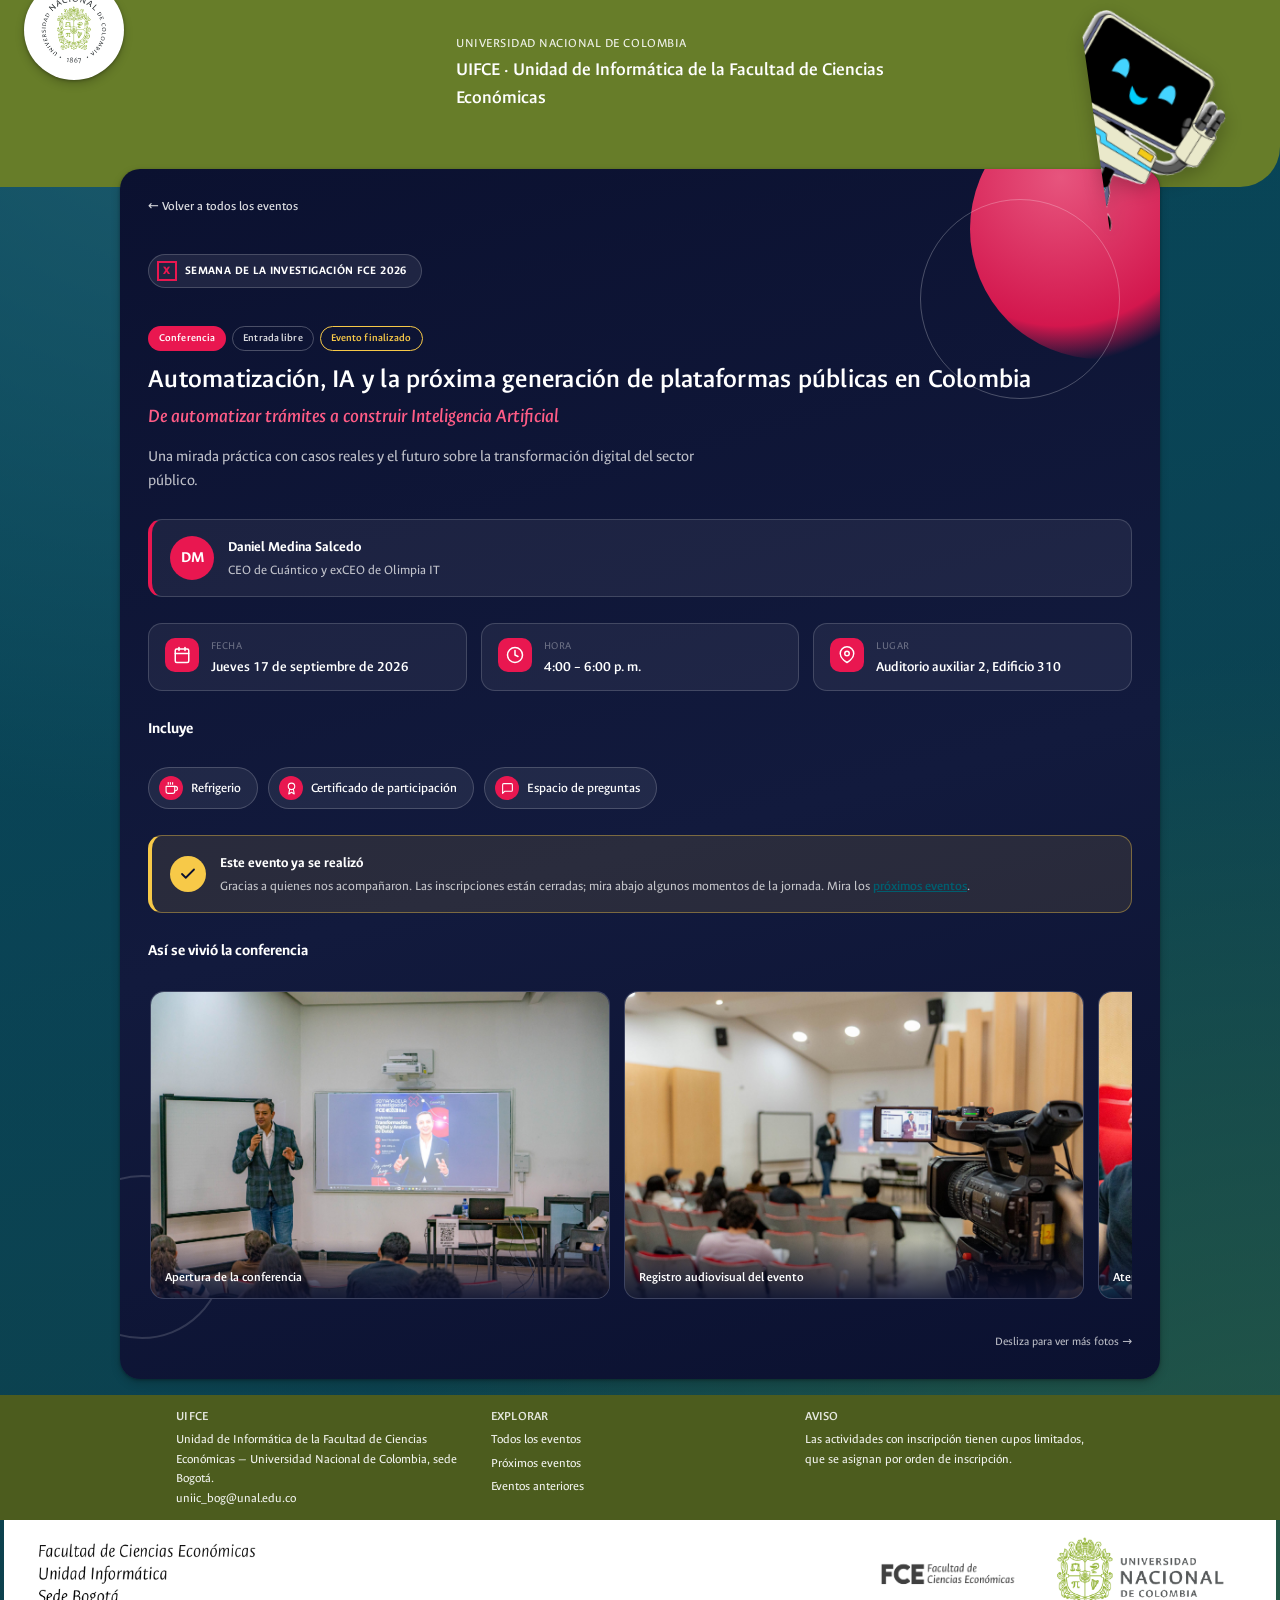
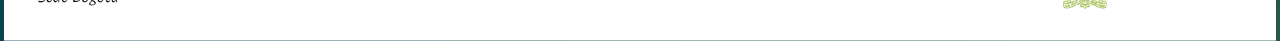
==== commit afad7cba: "Add December microtalleres, close QuickBooks enrollment and reorganize upcoming events Co-Authored-B" ====
--- a/conferencia-automatizacion-ia.html
+++ b/conferencia-automatizacion-ia.html
@@ -120,7 +120,7 @@
           </span>
           <div>
             <h4>Este evento ya se realizó</h4>
-            <p>Gracias a quienes nos acompañaron. Las inscripciones están cerradas; mira abajo algunos momentos de la jornada. Próximo evento: <a href="microtaller-quickbooks.html">Aprende contabilidad con QuickBooks</a>.</p>
+            <p>Gracias a quienes nos acompañaron. Las inscripciones están cerradas; mira abajo algunos momentos de la jornada. Mira los <a href="index.html#proximos">próximos eventos</a>.</p>
           </div>
         </div>
 
@@ -167,11 +167,9 @@
       <div>
         <h3>Explorar</h3>
         <ul>
-          <li><a href="index.html">Eventos</a></li>
-          <li><a href="microtaller-logica-programacion.html">Microtaller de Lógica de Programación</a></li>
-          <li><a href="feria-servicios-unal.html">Feria de Servicios UNAL</a></li>
-          <li><a href="microtaller-quickbooks.html">Microtaller de QuickBooks</a></li>
-          <li><a href="taller-excel-corporativo.html">Taller de Excel corporativo</a></li>
+          <li><a href="index.html">Todos los eventos</a></li>
+          <li><a href="index.html#proximos">Próximos eventos</a></li>
+          <li><a href="index.html#anteriores">Eventos anteriores</a></li>
         </ul>
       </div>
       <div>
--- a/styles.css
+++ b/styles.css
@@ -985,3 +985,40 @@
 @media (max-width: 640px) {
   .event-card.featured .btn-detail { width: 100%; }
 }
+
+/* Estado "inscripciones próximamente" (microtalleres sin formulario aún) */
+.status-pill.soon {
+  background: #3dd3fe;
+  color: #081e79;
+  border-color: #3dd3fe;
+}
+
+.event-card-desc {
+  margin: 0;
+  font-size: 13.5px;
+  line-height: 1.45;
+  color: var(--text-body);
+}
+
+.event-grid.two-col { grid-template-columns: repeat(2, 1fr); }
+
+@media (max-width: 640px) {
+  .event-grid.two-col { grid-template-columns: 1fr; }
+}
+
+/* Botón de inscripción compacto para tarjetas del hub */
+.event-card .btn-enroll-sm {
+  align-self: flex-start;
+  min-height: 42px;
+  padding: 0 22px;
+  margin-top: 4px;
+  font-size: 15px;
+  box-shadow: 0 0 0 3px rgba(242, 191, 46, 0.35), 0 3px 10px rgba(0, 0, 0, 0.2);
+}
+
+/* Estado: inscripciones cerradas */
+.status-pill.closed {
+  background: rgba(255, 255, 255, 0.18);
+  color: #fff;
+  border-color: rgba(255, 255, 255, 0.6);
+}
